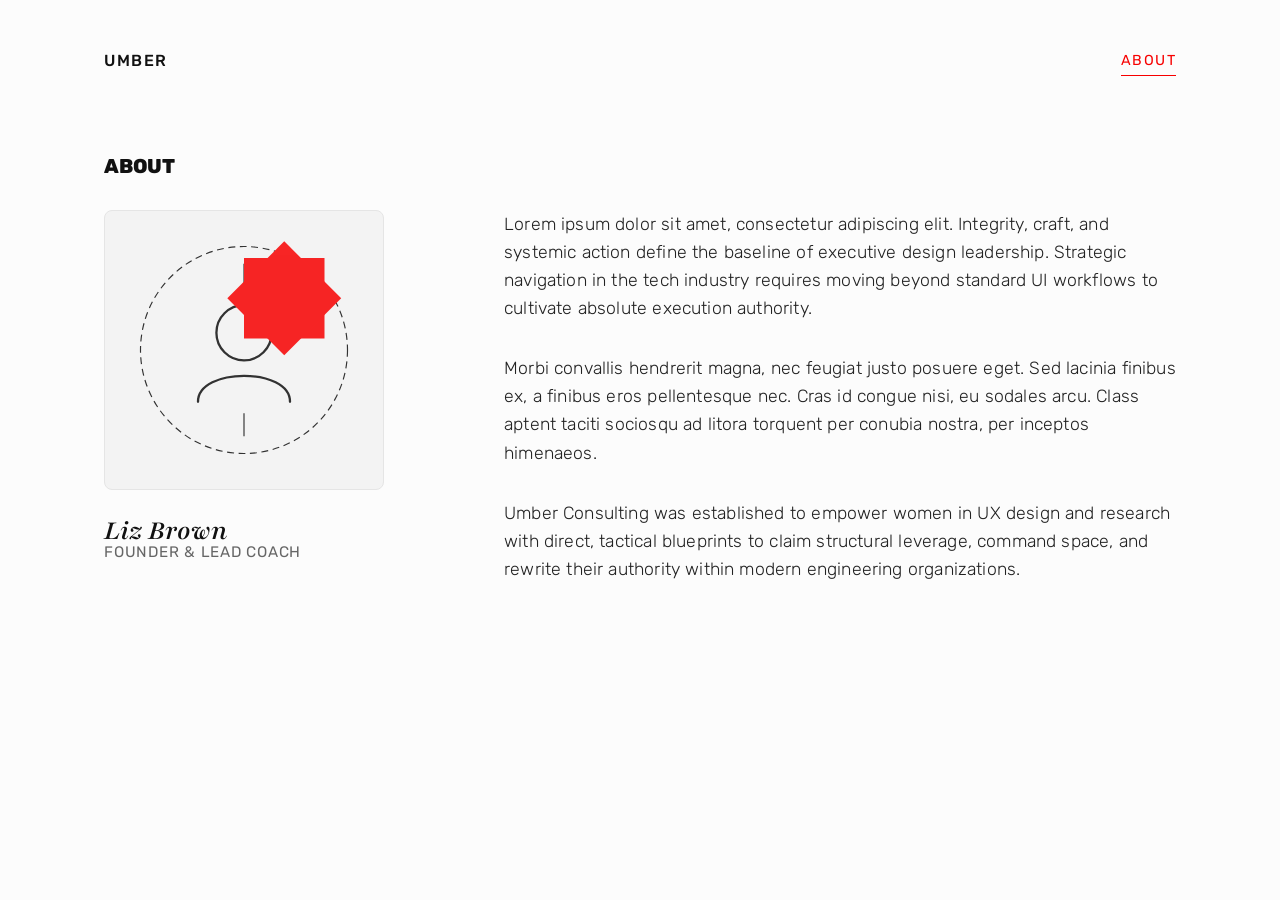
==== about.html @ 5cb57c05 "Split layout into separate homepage and about pages, adjusted typography wrap" ====
<!DOCTYPE html>
<html lang="en">
<head>
    <meta charset="UTF-8">
    <meta name="viewport" content="width=device-width, initial-scale=1.0">
    <title>About - Umber Consulting</title>
    
    <!-- 8-Pointed Star Favicon Data URI -->
    <link rel="icon" type="image/svg+xml" href="data:image/svg+xml,%3Csvg xmlns='http://www.w3.org/2000/svg' viewBox='0 0 100 100'%3E%3Crect x='15' y='15' width='70' height='70' fill='%23111111'/%3E%3Crect x='15' y='15' width='70' height='70' fill='%23111111' transform='rotate(45 50 50)'/%3E%3C/svg%3E">

    <!-- Google Fonts: Playfair (Serif) & Rubik (Sans-Serif) -->
    <link rel="preconnect" href="https://fonts.googleapis.com">
    <link rel="preconnect" href="https://fonts.gstatic.com" crossorigin>
    <link href="https://fonts.googleapis.com/css2?family=Playfair:ital,opsz,wght@0,5..1200,300..900;1,5..1200,300..900&family=Rubik:ital,wght@0,300..900;1,300..900&display=swap" rel="stylesheet">

    <style>
        /* Smooth scrolling */
        html {
            scroll-behavior: smooth;
        }

        /* Reset & Base Styles */
        * {
            box-sizing: border-box;
            margin: 0;
            padding: 0;
        }

        body {
            background-color: #fcfcfc;
            color: #111111;
            font-family: 'Rubik', sans-serif;
            font-weight: 300; 
            line-height: 1.6;
            overflow-x: hidden;
        }

        /* Layout Container */
        .container {
            max-width: 1200px;
            margin: 0 auto;
            padding: 0 4rem;
        }

        @media (max-width: 768px) {
            .container {
                padding: 0 1.5rem;
            }
        }

        /* Header / Navigation */
        header {
            padding: 3rem 0;
            display: flex;
            justify-content: space-between;
            align-items: center;
        }

        .logo {
            font-family: 'Rubik', sans-serif;
            font-weight: 500;
            font-size: 1rem;
            text-transform: uppercase;
            letter-spacing: 0.1em;
            text-decoration: none;
            color: #111111;
        }

        .nav-links {
            display: flex;
            gap: 2.5rem;
        }

        .nav-link {
            font-family: 'Rubik', sans-serif;
            font-weight: 400;
            font-size: 0.9rem;
            text-transform: uppercase;
            letter-spacing: 0.1em;
            text-decoration: none;
            color: #111111;
            position: relative;
            transition: color 0.2s ease;
        }

        .nav-link::after {
            content: '';
            position: absolute;
            width: 100%;
            transform: scaleX(0);
            height: 1px;
            bottom: -4px;
            left: 0;
            background-color: #f70000;
            transform-origin: bottom right;
            transition: transform 0.25s ease-out;
        }

        .nav-link:hover,
        .nav-link.active {
            color: #f70000;
        }

        .nav-link:hover::after,
        .nav-link.active::after {
            transform: scaleX(1);
            transform-origin: bottom left;
        }

        /* Divider Line */
        .divider {
            height: 1px;
            background-color: #e5e5e5;
            margin: 4rem 0;
        }

        /* Section Headings Styling */
        .section-header-display {
            font-family: 'Rubik', sans-serif;
            font-weight: 800;
            font-size: 20px;
            line-height: 1.2;
            letter-spacing: -0.01em;
            text-transform: uppercase;
            margin-bottom: 0.75rem;
            color: #111111;
        }

        /* About / Profile Details Layout */
        .bio-section {
            padding: 2rem 0 8rem 0;
        }

        .bio-grid {
            display: grid;
            grid-template-columns: 1fr 2fr;
            gap: 4rem;
            margin-top: 2rem;
            align-items: start;
        }

        @media (max-width: 768px) {
            .bio-grid {
                grid-template-columns: 1fr;
                gap: 2.5rem;
            }
        }

        .bio-profile-card {
            display: flex;
            flex-direction: column;
            gap: 1.5rem;
        }

        .avatar-frame {
            width: 100%;
            max-width: 280px;
            aspect-ratio: 1;
            background-color: #f3f3f3;
            border: 1px solid #e5e5e5;
            border-radius: 8px;
            display: flex;
            align-items: center;
            justify-content: center;
            overflow: hidden;
            padding: 1.5rem;
        }

        .avatar-svg {
            width: 100%;
            height: 100%;
            color: #111111;
            opacity: 0.85;
        }

        /* Star icon within SVG */
        .avatar-svg .accent-star {
            color: #f70000;
        }

        .bio-name {
            font-family: 'Playfair', serif;
            font-style: italic;
            font-weight: 600;
            font-size: 1.8rem;
            color: #111111;
            line-height: 1.2;
        }

        .bio-title {
            font-family: 'Rubik', sans-serif;
            font-weight: 400;
            font-size: 0.95rem;
            text-transform: uppercase;
            letter-spacing: 0.05em;
            color: #666666;
            margin-top: -0.5rem;
        }

        .bio-narrative {
            font-family: 'Rubik', sans-serif;
            font-weight: 300;
            font-size: clamp(1.1rem, 1.3vw, 1.35rem);
            letter-spacing: 0.01em;
            color: #222222;
            display: flex;
            flex-direction: column;
            gap: 2rem;
        }

        .bio-narrative p {
            line-height: 1.6;
        }
    </style>
</head>
<body>

    <!-- SVG Symbol Assets -->
    <svg xmlns="http://www.w3.org/2000/svg" style="display: none;">
        <g id="eight-pointed-star">
            <rect x="15" y="15" width="70" height="70" fill="currentColor" />
            <rect x="15" y="15" width="70" height="70" fill="currentColor" transform="rotate(45 50 50)" />
        </g>
    </svg>

    <div class="container">
        
        <header>
            <a href="index.html" class="logo">Umber</a>
            <nav class="nav-links">
                <a href="about.html" class="nav-link active">About</a>
            </nav>
        </header>

        <main>
            <section class="bio-section">
                <h2 class="section-header-display">About</h2>
                
                <div class="bio-grid">
                    <div class="bio-profile-card">
                        <div class="avatar-frame">
                            <!-- Custom elegant abstract graphic representing a woman executive designer -->
                            <svg class="avatar-svg" viewBox="0 0 200 200" fill="none" xmlns="http://www.w3.org/2000/svg">
                                <circle cx="100" cy="100" r="90" stroke="#111111" stroke-width="1" stroke-dasharray="6,4"/>
                                <path d="M60 145 C60 115, 140 115, 140 145" stroke="#111111" stroke-width="2" stroke-linecap="round"/>
                                <circle cx="100" cy="85" r="24" stroke="#111111" stroke-width="2"/>
                                <path d="M100 25 L100 45" stroke="#111111" stroke-width="1"/>
                                <path d="M100 155 L100 175" stroke="#111111" stroke-width="1"/>
                                <use href="#eight-pointed-star" x="85" y="5" width="30" height="30" class="accent-star" style="color: #f70000;"/>
                            </svg>
                        </div>
                        <div>
                            <h3 class="bio-name">Liz Brown</h3>
                            <p class="bio-title">Founder & Lead Coach</p>
                        </div>
                    </div>

                    <div class="bio-narrative">
                        <p>
                            Lorem ipsum dolor sit amet, consectetur adipiscing elit. Integrity, craft, and systemic action define the baseline of executive design leadership. Strategic navigation in the tech industry requires moving beyond standard UI workflows to cultivate absolute execution authority.
                        </p>
                        <p>
                            Morbi convallis hendrerit magna, nec feugiat justo posuere eget. Sed lacinia finibus ex, a finibus eros pellentesque nec. Cras id congue nisi, eu sodales arcu. Class aptent taciti sociosqu ad litora torquent per conubia nostra, per inceptos himenaeos. 
                        </p>
                        <p>
                            Umber Consulting was established to empower women in UX design and research with direct, tactical blueprints to claim structural leverage, command space, and rewrite their authority within modern engineering organizations.
                        </p>
                    </div>
                </div>
            </section>
        </main>
    </div>
</body>
</html>
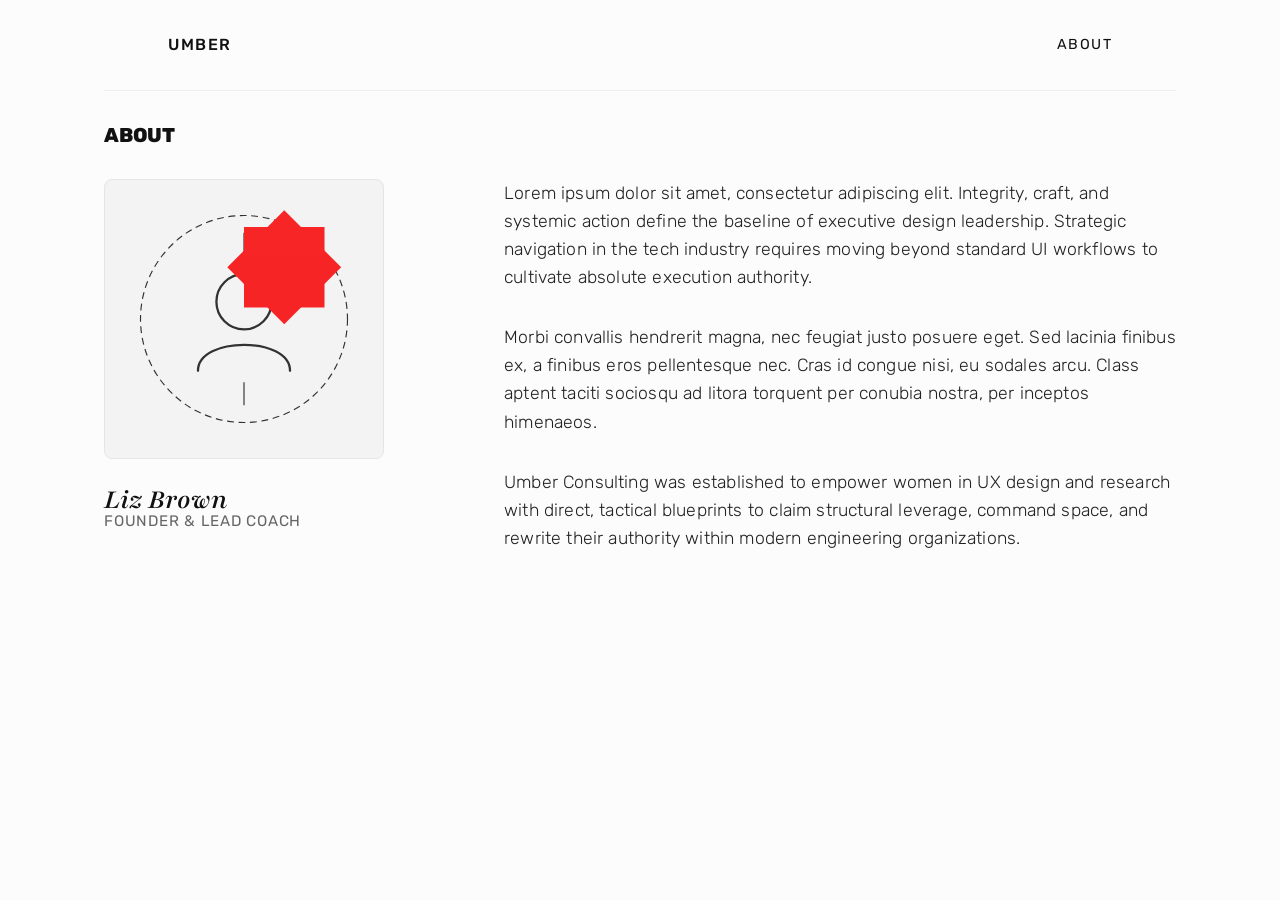
==== commit 3a2f461f: "updates" ====
--- a/about.html
+++ b/about.html
@@ -48,12 +48,33 @@
             }
         }
 
-        /* Header / Navigation */
+   /* Header / Navigation spanning full-width */
         header {
-            padding: 3rem 0;
+            position: sticky;
+            top: 0;
+            width: 100%;
+            background-color: rgba(252, 252, 252, 0.95);
+            backdrop-filter: blur(12px);
+            -webkit-backdrop-filter: blur(12px);
+            z-index: 1000;
+            border-bottom: 1px solid rgba(17, 17, 17, 0.05);
+        }
+
+        /* Padded Inner Layout aligning to the page grid */
+        .header-inner {
+            max-width: 1200px;
+            margin: 0 auto;
+            padding: 2rem 4rem;
             display: flex;
             justify-content: space-between;
             align-items: center;
+            transition: padding 0.3s ease;
+        }
+
+        @media (max-width: 768px) {
+            .header-inner {
+                padding: 1.5rem 1.5rem;
+            }
         }
 
         .logo {
@@ -96,13 +117,11 @@
             transition: transform 0.25s ease-out;
         }
 
-        .nav-link:hover,
-        .nav-link.active {
+        .nav-link:hover {
             color: #f70000;
         }
 
-        .nav-link:hover::after,
-        .nav-link.active::after {
+        .nav-link:hover::after {
             transform: scaleX(1);
             transform-origin: bottom left;
         }
@@ -226,11 +245,13 @@
     <div class="container">
         
         <header>
+        <div class="header-inner">
             <a href="index.html" class="logo">Umber</a>
             <nav class="nav-links">
                 <a href="about.html" class="nav-link active">About</a>
             </nav>
-        </header>
+        </div>
+    </header>
 
         <main>
             <section class="bio-section">
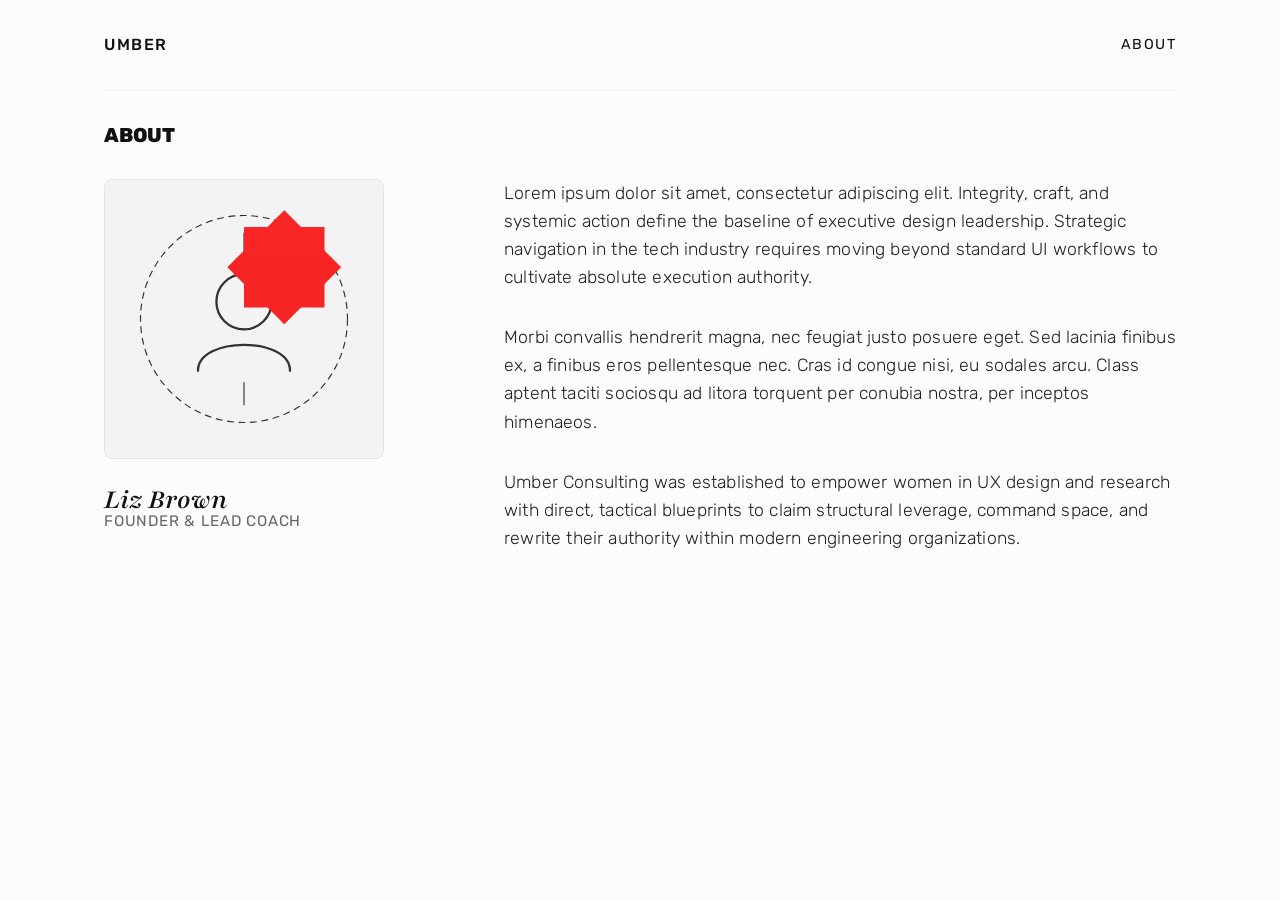
==== commit e0755cdc: "revert to old nav" ====
--- a/about.html
+++ b/about.html
@@ -48,33 +48,20 @@
             }
         }
 
-   /* Header / Navigation spanning full-width */
+     /* Header / Navigation */
         header {
             position: sticky;
             top: 0;
-            width: 100%;
             background-color: rgba(252, 252, 252, 0.95);
             backdrop-filter: blur(12px);
             -webkit-backdrop-filter: blur(12px);
             z-index: 1000;
-            border-bottom: 1px solid rgba(17, 17, 17, 0.05);
-        }
-
-        /* Padded Inner Layout aligning to the page grid */
-        .header-inner {
-            max-width: 1200px;
-            margin: 0 auto;
-            padding: 2rem 4rem;
+            padding: 2rem 0;
             display: flex;
             justify-content: space-between;
             align-items: center;
+            border-bottom: 1px solid rgba(17, 17, 17, 0.05);
             transition: padding 0.3s ease;
-        }
-
-        @media (max-width: 768px) {
-            .header-inner {
-                padding: 1.5rem 1.5rem;
-            }
         }
 
         .logo {
@@ -245,13 +232,11 @@
     <div class="container">
         
         <header>
-        <div class="header-inner">
             <a href="index.html" class="logo">Umber</a>
             <nav class="nav-links">
                 <a href="about.html" class="nav-link active">About</a>
             </nav>
-        </div>
-    </header>
+        </header>
 
         <main>
             <section class="bio-section">
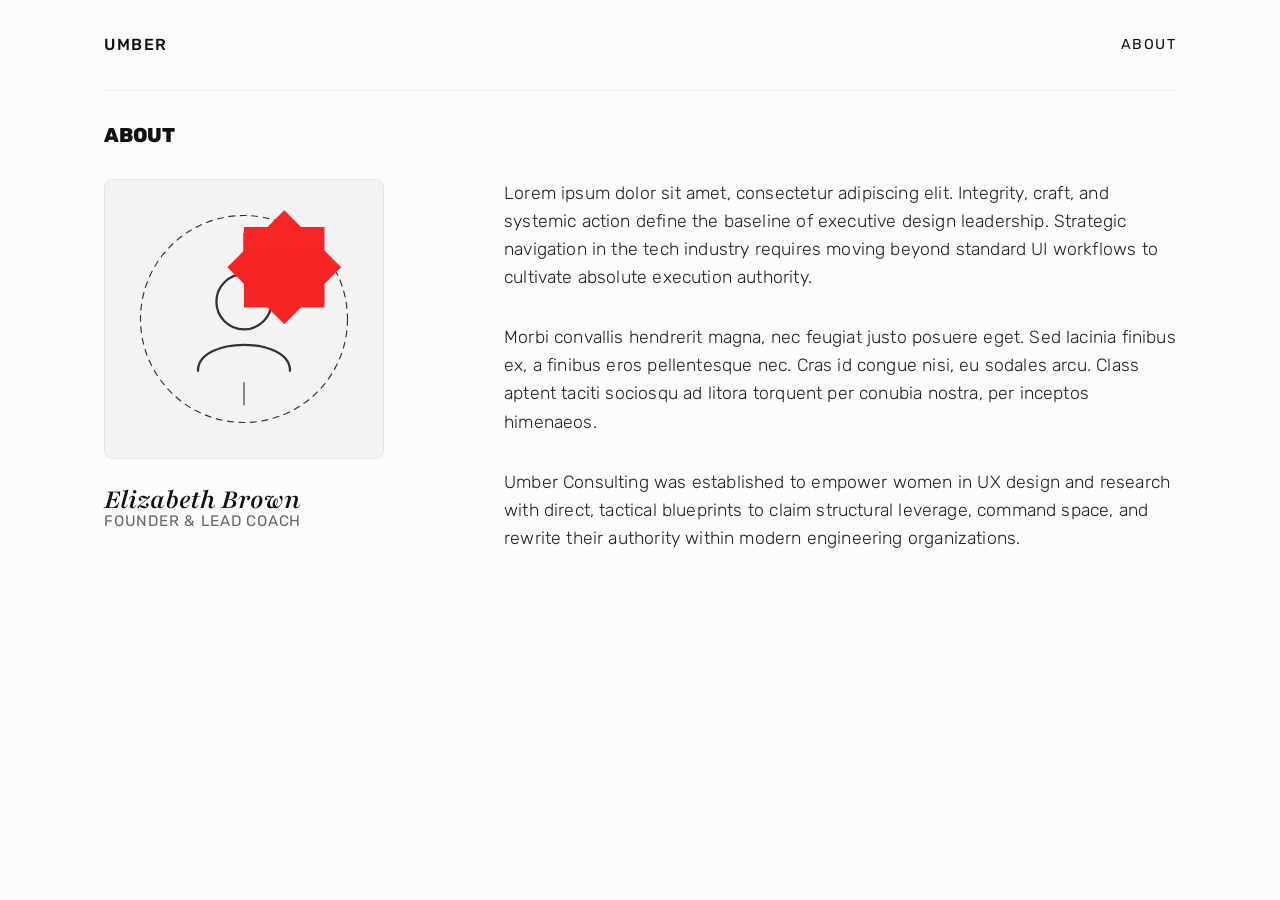
==== commit 41cebe85: "tweaks" ====
--- a/about.html
+++ b/about.html
@@ -256,7 +256,7 @@
                             </svg>
                         </div>
                         <div>
-                            <h3 class="bio-name">Liz Brown</h3>
+                            <h3 class="bio-name">Elizabeth Brown</h3>
                             <p class="bio-title">Founder & Lead Coach</p>
                         </div>
                     </div>
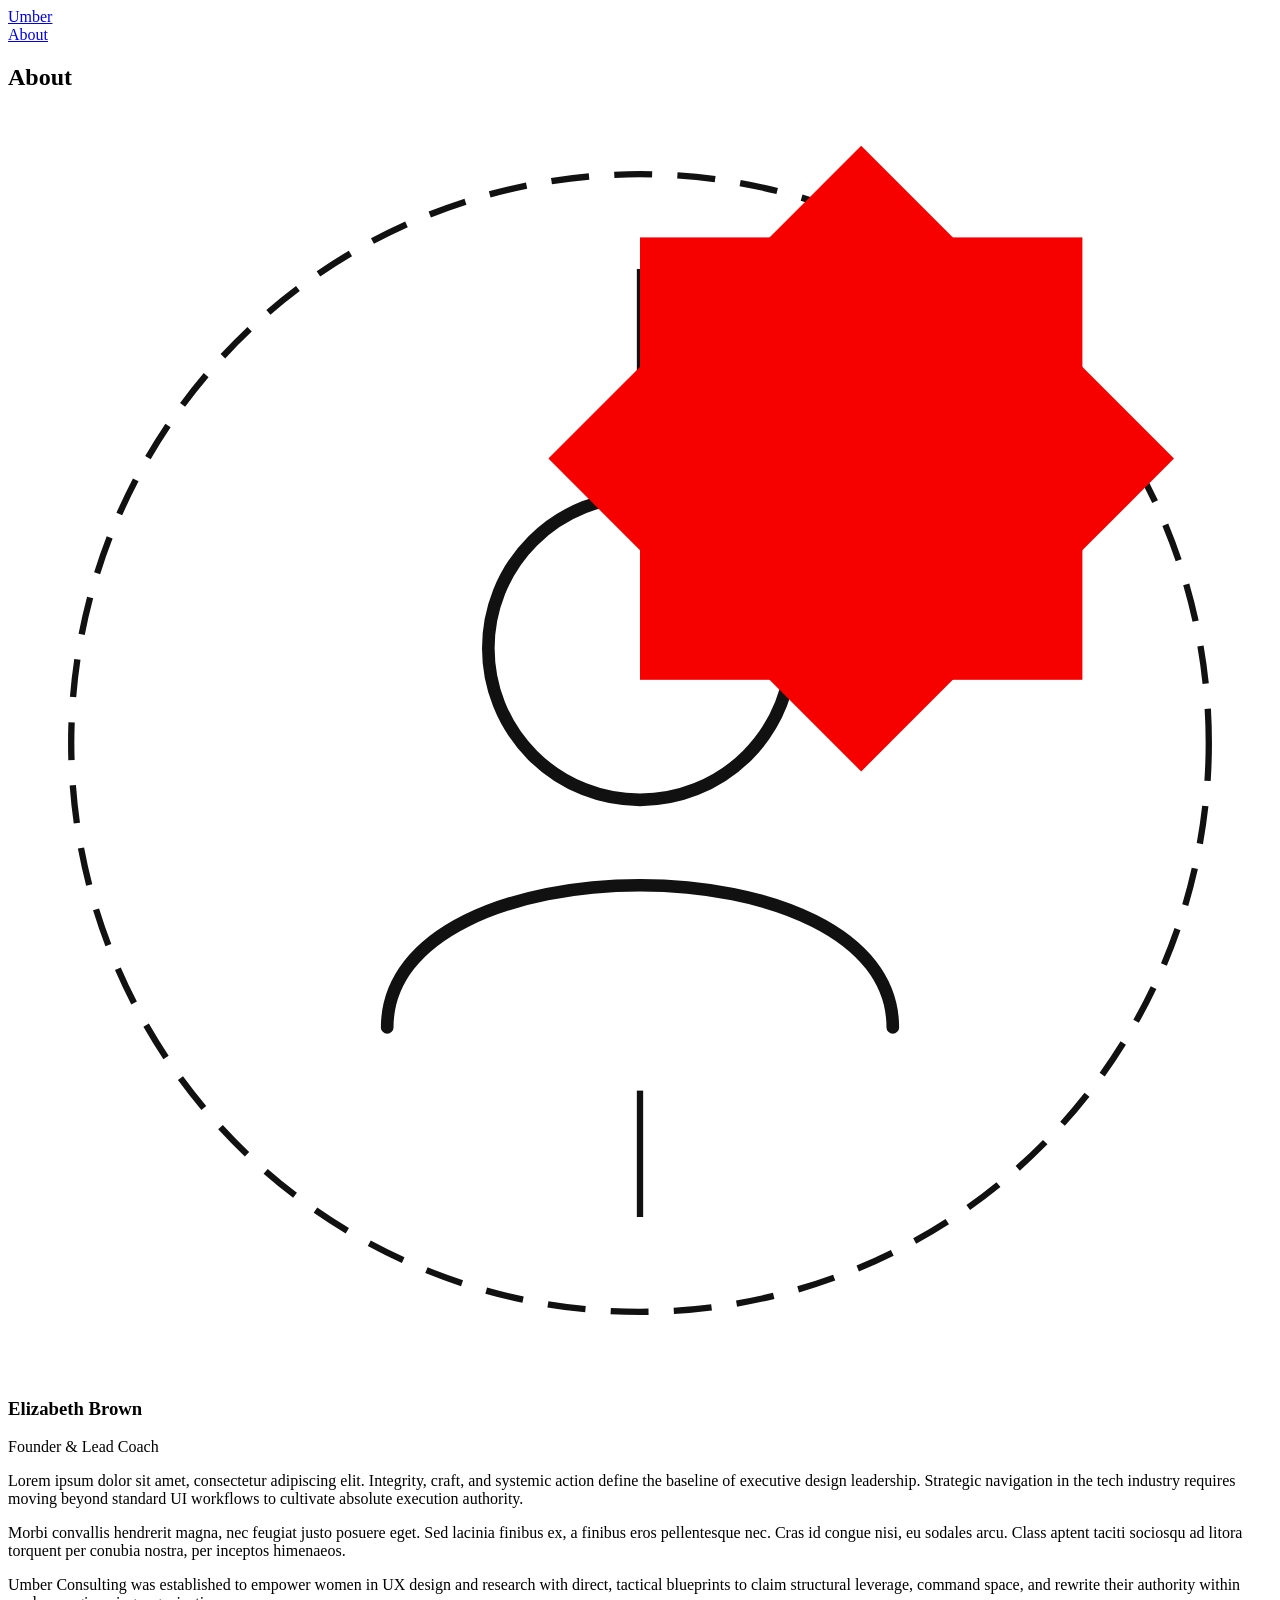
==== commit b2229d02: "return to sticky nav" ====
--- a/about.html
+++ b/about.html
@@ -13,211 +13,8 @@
     <link rel="preconnect" href="https://fonts.gstatic.com" crossorigin>
     <link href="https://fonts.googleapis.com/css2?family=Playfair:ital,opsz,wght@0,5..1200,300..900;1,5..1200,300..900&family=Rubik:ital,wght@0,300..900;1,300..900&display=swap" rel="stylesheet">
 
-    <style>
-        /* Smooth scrolling */
-        html {
-            scroll-behavior: smooth;
-        }
-
-        /* Reset & Base Styles */
-        * {
-            box-sizing: border-box;
-            margin: 0;
-            padding: 0;
-        }
-
-        body {
-            background-color: #fcfcfc;
-            color: #111111;
-            font-family: 'Rubik', sans-serif;
-            font-weight: 300; 
-            line-height: 1.6;
-            overflow-x: hidden;
-        }
-
-        /* Layout Container */
-        .container {
-            max-width: 1200px;
-            margin: 0 auto;
-            padding: 0 4rem;
-        }
-
-        @media (max-width: 768px) {
-            .container {
-                padding: 0 1.5rem;
-            }
-        }
-
-     /* Header / Navigation */
-        header {
-            position: sticky;
-            top: 0;
-            background-color: rgba(252, 252, 252, 0.95);
-            backdrop-filter: blur(12px);
-            -webkit-backdrop-filter: blur(12px);
-            z-index: 1000;
-            padding: 2rem 0;
-            display: flex;
-            justify-content: space-between;
-            align-items: center;
-            border-bottom: 1px solid rgba(17, 17, 17, 0.05);
-            transition: padding 0.3s ease;
-        }
-
-        .logo {
-            font-family: 'Rubik', sans-serif;
-            font-weight: 500;
-            font-size: 1rem;
-            text-transform: uppercase;
-            letter-spacing: 0.1em;
-            text-decoration: none;
-            color: #111111;
-        }
-
-        .nav-links {
-            display: flex;
-            gap: 2.5rem;
-        }
-
-        .nav-link {
-            font-family: 'Rubik', sans-serif;
-            font-weight: 400;
-            font-size: 0.9rem;
-            text-transform: uppercase;
-            letter-spacing: 0.1em;
-            text-decoration: none;
-            color: #111111;
-            position: relative;
-            transition: color 0.2s ease;
-        }
-
-        .nav-link::after {
-            content: '';
-            position: absolute;
-            width: 100%;
-            transform: scaleX(0);
-            height: 1px;
-            bottom: -4px;
-            left: 0;
-            background-color: #f70000;
-            transform-origin: bottom right;
-            transition: transform 0.25s ease-out;
-        }
-
-        .nav-link:hover {
-            color: #f70000;
-        }
-
-        .nav-link:hover::after {
-            transform: scaleX(1);
-            transform-origin: bottom left;
-        }
-
-        /* Divider Line */
-        .divider {
-            height: 1px;
-            background-color: #e5e5e5;
-            margin: 4rem 0;
-        }
-
-        /* Section Headings Styling */
-        .section-header-display {
-            font-family: 'Rubik', sans-serif;
-            font-weight: 800;
-            font-size: 20px;
-            line-height: 1.2;
-            letter-spacing: -0.01em;
-            text-transform: uppercase;
-            margin-bottom: 0.75rem;
-            color: #111111;
-        }
-
-        /* About / Profile Details Layout */
-        .bio-section {
-            padding: 2rem 0 8rem 0;
-        }
-
-        .bio-grid {
-            display: grid;
-            grid-template-columns: 1fr 2fr;
-            gap: 4rem;
-            margin-top: 2rem;
-            align-items: start;
-        }
-
-        @media (max-width: 768px) {
-            .bio-grid {
-                grid-template-columns: 1fr;
-                gap: 2.5rem;
-            }
-        }
-
-        .bio-profile-card {
-            display: flex;
-            flex-direction: column;
-            gap: 1.5rem;
-        }
-
-        .avatar-frame {
-            width: 100%;
-            max-width: 280px;
-            aspect-ratio: 1;
-            background-color: #f3f3f3;
-            border: 1px solid #e5e5e5;
-            border-radius: 8px;
-            display: flex;
-            align-items: center;
-            justify-content: center;
-            overflow: hidden;
-            padding: 1.5rem;
-        }
-
-        .avatar-svg {
-            width: 100%;
-            height: 100%;
-            color: #111111;
-            opacity: 0.85;
-        }
-
-        /* Star icon within SVG */
-        .avatar-svg .accent-star {
-            color: #f70000;
-        }
-
-        .bio-name {
-            font-family: 'Playfair', serif;
-            font-style: italic;
-            font-weight: 600;
-            font-size: 1.8rem;
-            color: #111111;
-            line-height: 1.2;
-        }
-
-        .bio-title {
-            font-family: 'Rubik', sans-serif;
-            font-weight: 400;
-            font-size: 0.95rem;
-            text-transform: uppercase;
-            letter-spacing: 0.05em;
-            color: #666666;
-            margin-top: -0.5rem;
-        }
-
-        .bio-narrative {
-            font-family: 'Rubik', sans-serif;
-            font-weight: 300;
-            font-size: clamp(1.1rem, 1.3vw, 1.35rem);
-            letter-spacing: 0.01em;
-            color: #222222;
-            display: flex;
-            flex-direction: column;
-            gap: 2rem;
-        }
-
-        .bio-narrative p {
-            line-height: 1.6;
-        }
-    </style>
+<!-- Linked External Stylesheet -->
+    <link rel="stylesheet" href="style.css">
 </head>
 <body>
 
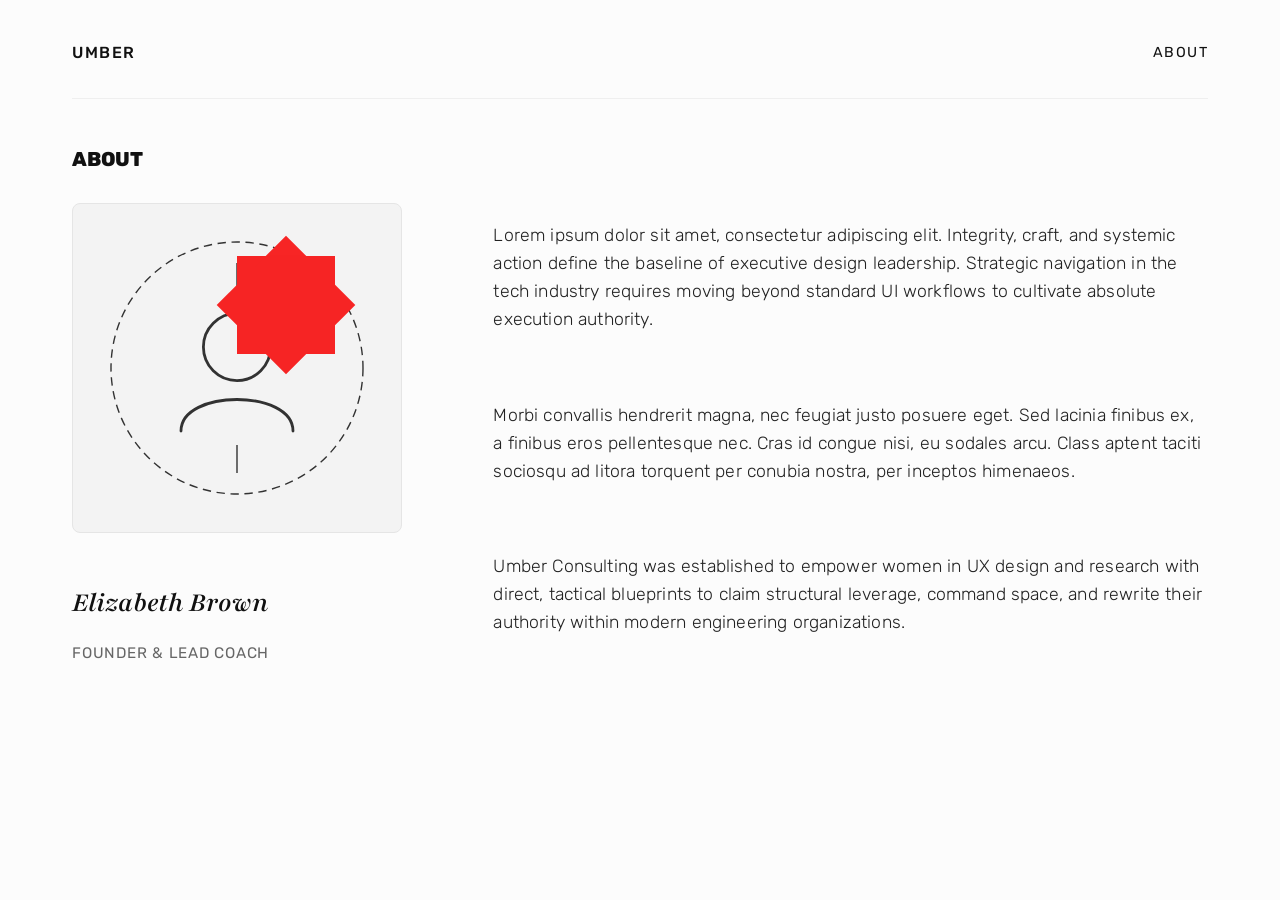
==== commit 480c4ca4: "meta tags seo" ====
--- a/about.html
+++ b/about.html
@@ -3,7 +3,9 @@
 <head>
     <meta charset="UTF-8">
     <meta name="viewport" content="width=device-width, initial-scale=1.0">
-    <title>About - Umber Consulting</title>
+     <title>About - Umber - UX Design & Research Coaching for Women in Tech</title>
+    <meta name="description" content="Umber provides UX design and UX research coaching services for women in technology. Elevate your design thinking and research skills with expert, personalized mentorship.">
+    
     
     <!-- 8-Pointed Star Favicon Data URI -->
     <link rel="icon" type="image/svg+xml" href="data:image/svg+xml,%3Csvg xmlns='http://www.w3.org/2000/svg' viewBox='0 0 100 100'%3E%3Crect x='15' y='15' width='70' height='70' fill='%23111111'/%3E%3Crect x='15' y='15' width='70' height='70' fill='%23111111' transform='rotate(45 50 50)'/%3E%3C/svg%3E">
--- a/style.css
+++ b/style.css
@@ -0,0 +1,581 @@
+{
+box-sizing: border-box;
+margin: 0;
+padding: 0;
+}
+
+html {
+scroll-behavior: smooth;
+}
+
+body {
+background-color: #fcfcfc;
+color: #111111;
+font-family: 'Rubik', sans-serif;
+font-weight: 300;
+line-height: 1.6;
+overflow-x: hidden;
+}
+
+/* STREAMING_CHUNK: Setting up reusable grid container dimensions /
+/ Layout Container */
+.container {
+max-width: 1200px;
+margin: 0 auto;
+padding: 0 4rem;
+}
+
+@media (max-width: 768px) {
+.container {
+padding: 0 1.5rem;
+}
+}
+
+ /* Header / Navigation */
+        header {
+                        position: sticky;
+            top: 0;
+
+            background-color: rgba(252, 252, 252, 0.95);
+            backdrop-filter: blur(12px);
+            -webkit-backdrop-filter: blur(12px);
+            z-index: 1000;
+            padding: 2rem 0;
+
+            display: flex;
+            justify-content: space-between;
+            align-items: center;
+            border-bottom: 1px solid rgba(17, 17, 17, 0.05);
+            transition: padding 0.3s ease;
+        }
+
+        .logo {
+            font-family: 'Rubik', sans-serif;
+            font-weight: 500;
+            font-size: 1rem;
+            text-transform: uppercase;
+            letter-spacing: 0.1em;
+            text-decoration: none;
+            color: #111111;
+        }
+
+        .nav-links {
+            display: flex;
+            gap: 2.5rem;
+        }
+
+        .nav-link {
+            font-family: 'Rubik', sans-serif;
+            font-weight: 400;
+            font-size: 0.9rem;
+            text-transform: uppercase;
+            letter-spacing: 0.1em;
+            text-decoration: none;
+            color: #111111;
+            position: relative;
+            transition: color 0.2s ease;
+        }
+
+        .nav-link::after {
+            content: '';
+            position: absolute;
+            width: 100%;
+            transform: scaleX(0);
+            height: 1px;
+            bottom: -4px;
+            left: 0;
+            background-color: #f70000;
+            transform-origin: bottom right;
+            transition: transform 0.25s ease-out;
+        }
+
+        .nav-link:hover {
+            color: #f70000;
+        }
+
+        .nav-link:hover::after {
+            transform: scaleX(1);
+            transform-origin: bottom left;
+        }
+
+/* Divider Line */
+.divider {
+height: 1px;
+background-color: #e5e5e5;
+margin: 4rem 0;
+}
+
+/* STREAMING_CHUNK: Styling homepage hero components and headline markers /
+/ Hero Section */
+.hero {
+min-height: 70vh;
+display: flex;
+flex-direction: column;
+justify-content: center;
+padding: 4rem 0;
+}
+
+.display-message {
+font-family: 'Rubik', sans-serif;
+font-weight: 800;
+font-size: clamp(2.8rem, 7vw, 5.5rem);
+line-height: 1.05;
+letter-spacing: -0.03em;
+text-transform: uppercase;
+margin-bottom: 2.5rem;
+max-width: 1150px;
+}
+
+.highlight-red {
+color: #f70000;
+}
+
+.sub-headline {
+font-family: 'Playfair', serif;
+font-style: italic;
+font-weight: 400;
+font-size: clamp(1.4rem, 2.8vw, 2.2rem);
+color: #333333;
+margin-bottom: 3.5rem;
+max-width: 850px;
+line-height: 1.3;
+}
+
+/* STREAMING_CHUNK: Configuring typographic links for premium brand look /
+/ Inline CTA Links Block */
+.cta-links-wrapper {
+display: flex;
+flex-wrap: wrap;
+gap: 2.5rem;
+margin-top: 1rem;
+}
+
+/* Calendly Rectangle Button Style */
+.calendly-anchor {
+text-decoration: none;
+display: inline-block;
+}
+
+.calendly-btn {
+display: inline-block;
+font-family: 'Rubik', sans-serif;
+font-weight: 500;
+font-size: 0.9rem;
+text-transform: uppercase;
+letter-spacing: 0.08em;
+background-color: #111111;
+color: #ffffff;
+border: none;
+border-radius: 2px;
+padding: 1.1rem 2.2rem;
+cursor: pointer;
+transition: background-color 0.2s ease, transform 0.1s ease;
+}
+
+.calendly-btn:hover {
+background-color: #333333; /* Lighter black on hover */
+}
+
+.calendly-btn:active {
+background-color: #444444; /* Even lighter black on click /
+transform: scale(0.98); / Visual responsive feedback */
+}
+
+/* Typographic Coastline-fallback Link Styles */
+.coastline-link {
+display: inline-block;
+font-family: 'Coastline', 'Playfair', serif;
+font-style: italic;
+font-weight: 600;
+font-size: clamp(1.1rem, 1.8vw, 1.4rem);
+color: #111111;
+text-decoration: underline;
+text-underline-offset: 6px;
+text-decoration-thickness: 1px;
+cursor: pointer;
+border: none;
+background: none;
+padding: 0;
+transition: color 0.2s ease, text-decoration-color 0.2s ease;
+}
+
+.coastline-link:hover,
+.coastline-link:focus {
+color: #666666;
+text-decoration-color: #666666;
+outline: none;
+}
+
+/* STREAMING_CHUNK: Defining structural layout headers and layout services /
+/ Section Headings Styling */
+.section-header-display {
+font-family: 'Rubik', sans-serif;
+font-weight: 800;
+font-size: 20px;
+line-height: 1.2;
+letter-spacing: -0.01em;
+text-transform: uppercase;
+margin-bottom: 0.75rem;
+color: #111111;
+}
+
+/* Capabilities Section */
+.capabilities-section {
+padding: 2rem 0;
+scroll-margin-top: 4rem;
+}
+
+.capabilities-subheader {
+font-family: 'Playfair', serif;
+font-style: italic;
+font-weight: 400;
+font-size: clamp(1.4rem, 2.5vw, 2rem);
+color: #111111;
+margin-bottom: 2.5rem;
+line-height: 1.3;
+}
+
+.capabilities-list {
+list-style: none;
+display: flex;
+flex-direction: column;
+gap: clamp(12px, 1.5vw, 20px);
+}
+
+.capabilities-list li {
+font-family: 'Rubik', sans-serif;
+font-weight: 300;
+font-size: clamp(1.1rem, 1.5vw, 1.5rem);
+color: #222222;
+display: flex;
+align-items: center;
+gap: 1.2rem;
+}
+
+.star-icon {
+width: clamp(14px, 1.5vw, 18px);
+height: clamp(14px, 1.5vw, 18px);
+flex-shrink: 0;
+}
+
+/* STREAMING_CHUNK: Formatting infinite marquee client logo loop and frames /
+/ Credentials Section */
+.credentials-section {
+padding: 2rem 0;
+}
+
+.credentials-subheader {
+font-family: 'Playfair', serif;
+font-style: italic;
+font-weight: 400;
+font-size: clamp(1.1rem, 2vw, 1.5rem);
+color: #444444;
+margin-bottom: 2.5rem;
+max-width: 900px;
+line-height: 1.4;
+}
+
+/* Infinite Horizontal Logo Ticker */
+.logo-ticker-container {
+width: 100vw;
+position: relative;
+left: 50%;
+right: 50%;
+margin-left: -50vw;
+margin-right: -50vw;
+overflow: hidden;
+display: flex;
+}
+
+.logo-ticker-track {
+display: flex;
+width: calc(150px * 16 + 3rem * 16);
+animation: slowScroll 35s linear infinite;
+gap: 3rem;
+padding: 1rem 0;
+}
+
+.logo-ticker-container:hover .logo-ticker-track {
+animation-play-state: paused;
+}
+
+.logo-box {
+width: 150px;
+height: 150px;
+flex-shrink: 0;
+display: flex;
+align-items: center;
+justify-content: center;
+background-color: #f7f7f7;
+border: 1px solid #e9e9e9;
+filter: grayscale(100%);
+opacity: 0.6;
+transition: opacity 0.2s ease, filter 0.2s ease;
+}
+
+.logo-box:hover {
+filter: grayscale(0%);
+opacity: 0.9;
+}
+
+.logo-svg {
+width: 70%;
+height: 70%;
+}
+
+@keyframes slowScroll {
+0% { transform: translateX(0); }
+100% { transform: translateX(calc(-150px * 8 - 3rem * 8)); }
+}
+
+/* STREAMING_CHUNK: Styling editorial layout and manifesto layout grids /
+/ Enhanced Manifesto Style About Section */
+.about-section {
+display: grid;
+grid-template-columns: 1fr 1.3fr;
+gap: 6rem;
+padding-top: 4rem;
+padding-bottom: 4rem;
+align-items: start;
+scroll-margin-top: 4rem;
+}
+
+@media (max-width: 900px) {
+.about-section {
+grid-template-columns: 1fr;
+gap: 4rem;
+padding-bottom: 4rem;
+}
+}
+
+.manifesto-lead {
+font-family: 'Playfair', serif;
+font-style: italic;
+font-weight: 400;
+font-size: clamp(1.8rem, 3.5vw, 2.8rem);
+line-height: 1.25;
+color: #111111;
+}
+
+.manifesto-lead span {
+display: block;
+margin-top: 1.5rem;
+font-family: 'Rubik', sans-serif;
+font-weight: 700;
+font-style: normal;
+font-size: clamp(1.1rem, 1.8vw, 1.4rem);
+text-transform: uppercase;
+letter-spacing: 0.02em;
+line-height: 1.4;
+}
+
+/* Narrative Column Styles */
+.about-content {
+font-family: 'Rubik', sans-serif;
+font-weight: 300;
+font-size: clamp(1.1rem, 1.3vw, 1.35rem);
+letter-spacing: 0.01em;
+color: #222222;
+}
+
+.about-content p {
+margin-bottom: 2rem;
+}
+
+.framework-block {
+margin: 2.5rem 0;
+padding-left: 1.5rem;
+border-left: 1px solid #111111;
+}
+
+.framework-title {
+font-weight: 600;
+text-transform: uppercase;
+font-size: 0.95rem;
+letter-spacing: 0.05em;
+margin-bottom: 1rem;
+color: #111111;
+}
+
+.framework-list {
+list-style: none;
+display: flex;
+flex-direction: column;
+gap: 0.5rem;
+margin-bottom: 1.5rem;
+}
+
+.framework-list li {
+position: relative;
+}
+
+.framework-list.first-list li::before {
+content: "→";
+position: absolute;
+left: -1.2rem;
+color: #111111;
+}
+
+.framework-list.last-list li::before {
+content: "×";
+position: absolute;
+left: -1.2rem;
+color: #888888;
+font-weight: 400;
+}
+
+/* STREAMING_CHUNK: Adjusting structural spacing for consequences and order markers /
+/ Order of Consequences Styling */
+.consequences-container {
+margin-top: 3rem;
+display: flex;
+flex-direction: column;
+gap: 1.5rem;
+}
+
+.consequence-card {
+display: grid;
+grid-template-columns: 140px 1fr;
+gap: 1.5rem;
+align-items: start;
+}
+
+@media (max-width: 480px) {
+.consequence-card {
+grid-template-columns: 1fr;
+gap: 0.5rem;
+}
+}
+
+.consequence-num {
+font-family: 'Playfair', serif;
+font-style: italic;
+font-weight: 400;
+font-size: clamp(1.3rem, 2vw, 1.6rem);
+line-height: 1.2;
+color: #111111;
+}
+
+.consequence-text {
+font-weight: 300;
+line-height: 1.4;
+padding-top: 0.2rem;
+}
+
+.consequence-card.threat .consequence-num,
+.consequence-card.threat .consequence-text {
+font-weight: 300;
+}
+
+/* Progressive Read More Engine */
+.read-more-target {
+max-height: 0;
+opacity: 0;
+overflow: hidden;
+transition: max-height 0.5s cubic-bezier(0, 1, 0, 1), opacity 0.4s ease;
+}
+
+#read-more-toggle {
+display: none;
+}
+
+#read-more-toggle:checked ~ .read-more-target {
+max-height: 1500px;
+opacity: 1;
+transition: max-height 0.8s cubic-bezier(1, 0, 1, 0), opacity 0.6s ease;
+}
+
+.read-more-trigger {
+display: inline-block;
+margin-top: 1.5rem;
+}
+
+#read-more-toggle:checked ~ .read-more-trigger {
+display: none;
+}
+
+/* STREAMING_CHUNK: Setting up biography profiles and vector layout definitions /
+/ About Page - Profile Details Layout */
+.bio-section {
+padding: 2rem 0 8rem 0;
+}
+
+.bio-grid {
+display: grid;
+grid-template-columns: 1fr 2fr;
+gap: 4rem;
+margin-top: 2rem;
+align-items: start;
+}
+
+@media (max-width: 768px) {
+.bio-grid {
+grid-template-columns: 1fr;
+gap: 2.5rem;
+}
+}
+
+.bio-profile-card {
+display: flex;
+flex-direction: column;
+gap: 1.5rem;
+}
+
+.avatar-frame {
+width: 100%;
+max-width: 280px;
+aspect-ratio: 1;
+background-color: #f3f3f3;
+border: 1px solid #e5e5e5;
+border-radius: 8px;
+display: flex;
+align-items: center;
+justify-content: center;
+overflow: hidden;
+padding: 1.5rem;
+}
+
+.avatar-svg {
+width: 100%;
+height: 100%;
+color: #111111;
+opacity: 0.85;
+}
+
+.avatar-svg .accent-star {
+color: #f70000;
+}
+
+.bio-name {
+font-family: 'Playfair', serif;
+font-style: italic;
+font-weight: 600;
+font-size: 1.8rem;
+color: #111111;
+line-height: 1.2;
+}
+
+.bio-title {
+font-family: 'Rubik', sans-serif;
+font-weight: 400;
+font-size: 0.95rem;
+text-transform: uppercase;
+letter-spacing: 0.05em;
+color: #666666;
+margin-top: -0.5rem;
+}
+
+.bio-narrative {
+font-family: 'Rubik', sans-serif;
+font-weight: 300;
+font-size: clamp(1.1rem, 1.3vw, 1.35rem);
+letter-spacing: 0.01em;
+color: #222222;
+display: flex;
+flex-direction: column;
+gap: 2rem;
+}
+
+.bio-narrative p {
+line-height: 1.6;
+}
